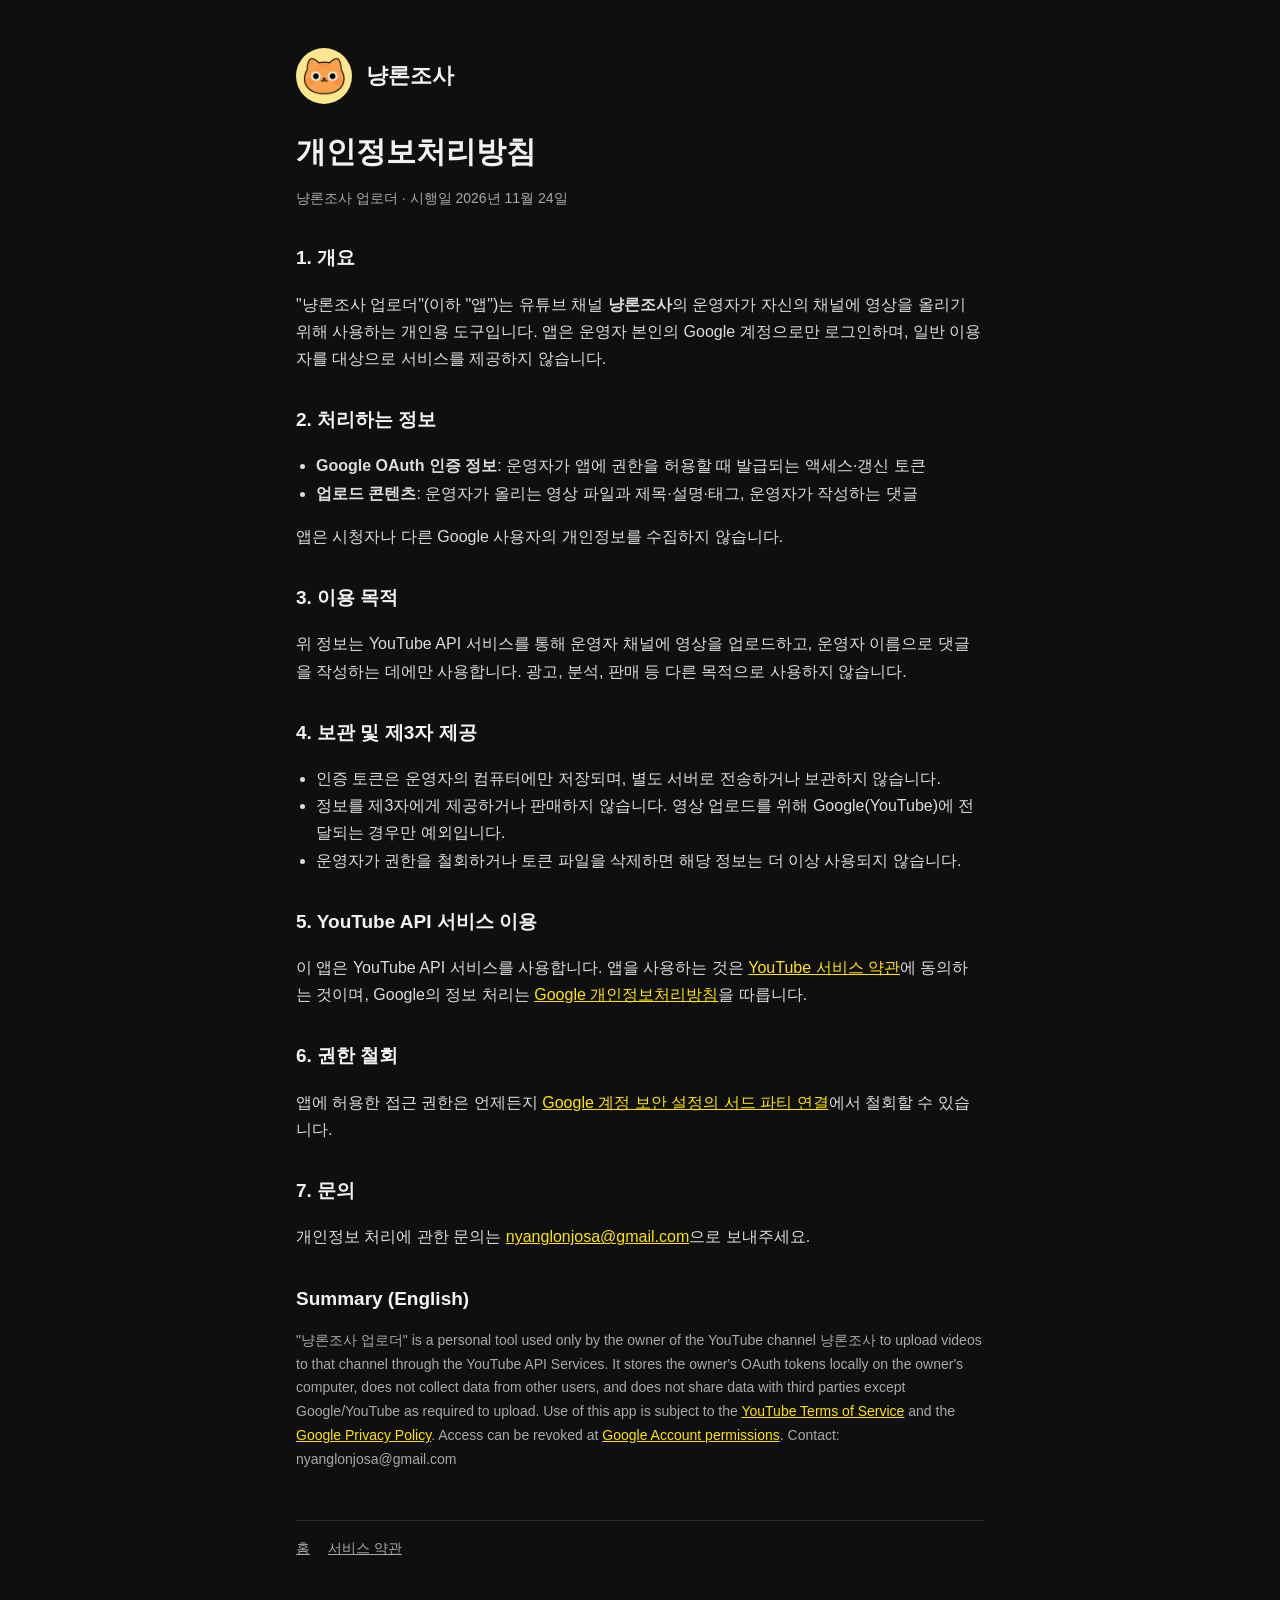
==== privacy.html @ 1ee089a7 "냥론조사 채널 소개 및 개인정보처리방침 페이지 Co-Authored-By: Claude Opus 5.5 <noreply@anthropic.com>" ====
<!doctype html>
<html lang="ko">
<head>
  <meta charset="utf-8">
  <meta name="viewport" content="width=device-width, initial-scale=1">
  <title>개인정보처리방침 · 냥론조사</title>
  <link rel="icon" href="mascot.png">
  <link rel="stylesheet" href="style.css">
</head>
<body>
<main>
  <header>
    <img src="mascot.png" alt="냥론조사 마스코트">
    <a href="./">냥론조사</a>
  </header>

  <h1>개인정보처리방침</h1>
  <p class="muted">냥론조사 업로더 · 시행일 2026년 11월 24일</p>

  <h2>1. 개요</h2>
  <p>"냥론조사 업로더"(이하 "앱")는 유튜브 채널 <strong>냥론조사</strong>의 운영자가 자신의 채널에 영상을 올리기 위해 사용하는 개인용 도구입니다.
    앱은 운영자 본인의 Google 계정으로만 로그인하며, 일반 이용자를 대상으로 서비스를 제공하지 않습니다.</p>

  <h2>2. 처리하는 정보</h2>
  <ul>
    <li><strong>Google OAuth 인증 정보</strong>: 운영자가 앱에 권한을 허용할 때 발급되는 액세스·갱신 토큰</li>
    <li><strong>업로드 콘텐츠</strong>: 운영자가 올리는 영상 파일과 제목·설명·태그, 운영자가 작성하는 댓글</li>
  </ul>
  <p>앱은 시청자나 다른 Google 사용자의 개인정보를 수집하지 않습니다.</p>

  <h2>3. 이용 목적</h2>
  <p>위 정보는 YouTube API 서비스를 통해 운영자 채널에 영상을 업로드하고, 운영자 이름으로 댓글을 작성하는 데에만 사용합니다.
    광고, 분석, 판매 등 다른 목적으로 사용하지 않습니다.</p>

  <h2>4. 보관 및 제3자 제공</h2>
  <ul>
    <li>인증 토큰은 운영자의 컴퓨터에만 저장되며, 별도 서버로 전송하거나 보관하지 않습니다.</li>
    <li>정보를 제3자에게 제공하거나 판매하지 않습니다. 영상 업로드를 위해 Google(YouTube)에 전달되는 경우만 예외입니다.</li>
    <li>운영자가 권한을 철회하거나 토큰 파일을 삭제하면 해당 정보는 더 이상 사용되지 않습니다.</li>
  </ul>

  <h2>5. YouTube API 서비스 이용</h2>
  <p>이 앱은 YouTube API 서비스를 사용합니다. 앱을 사용하는 것은
    <a href="https://www.youtube.com/t/terms" target="_blank" rel="noopener">YouTube 서비스 약관</a>에 동의하는 것이며,
    Google의 정보 처리는 <a href="https://policies.google.com/privacy" target="_blank" rel="noopener">Google 개인정보처리방침</a>을 따릅니다.</p>

  <h2>6. 권한 철회</h2>
  <p>앱에 허용한 접근 권한은 언제든지
    <a href="https://myaccount.google.com/permissions" target="_blank" rel="noopener">Google 계정 보안 설정의 서드 파티 연결</a>에서 철회할 수 있습니다.</p>

  <h2>7. 문의</h2>
  <p>개인정보 처리에 관한 문의는 <a href="mailto:nyanglonjosa@gmail.com">nyanglonjosa@gmail.com</a>으로 보내주세요.</p>

  <h2>Summary (English)</h2>
  <p class="muted">"냥론조사 업로더" is a personal tool used only by the owner of the YouTube channel 냥론조사 to upload videos to that channel through the YouTube API Services.
    It stores the owner's OAuth tokens locally on the owner's computer, does not collect data from other users, and does not share data with third parties except Google/YouTube as required to upload.
    Use of this app is subject to the <a href="https://www.youtube.com/t/terms">YouTube Terms of Service</a> and the <a href="https://policies.google.com/privacy">Google Privacy Policy</a>.
    Access can be revoked at <a href="https://myaccount.google.com/permissions">Google Account permissions</a>. Contact: nyanglonjosa@gmail.com</p>

  <footer>
    <a href="./">홈</a>
    <a href="terms.html">서비스 약관</a>
  </footer>
</main>
</body>
</html>
---- style.css ----
:root {
  --bg: #0f0f0f;
  --card: #1b1b1b;
  --text: #f2f2f2;
  --muted: #a8a8a8;
  --accent: #ffe400;
  --line: #2c2c2c;
}
* { box-sizing: border-box; }
body {
  margin: 0;
  background: var(--bg);
  color: var(--text);
  font-family: "Pretendard", -apple-system, BlinkMacSystemFont, "Apple SD Gothic Neo", "Noto Sans KR", sans-serif;
  line-height: 1.7;
}
main { max-width: 720px; margin: 0 auto; padding: 48px 16px 64px; }
header { display: flex; align-items: center; gap: 14px; margin-bottom: 28px; }
header img { width: 56px; height: 56px; border-radius: 50%; }
header a { color: var(--text); text-decoration: none; font-weight: 800; font-size: 22px; }
h1 { font-size: 30px; line-height: 1.35; margin: 0 0 8px; }
h1 em { color: var(--accent); font-style: normal; }
h2 { font-size: 19px; margin: 32px 0 8px; }
p, li { color: #dcdcdc; }
.muted { color: var(--muted); font-size: 14px; }
a { color: var(--accent); }
.card { background: var(--card); border: 1px solid var(--line); border-radius: 14px; padding: 20px; margin: 20px 0; }
ul { padding-left: 20px; }
footer { margin-top: 48px; padding-top: 16px; border-top: 1px solid var(--line); font-size: 14px; color: var(--muted); }
footer a { color: var(--muted); margin-right: 14px; }
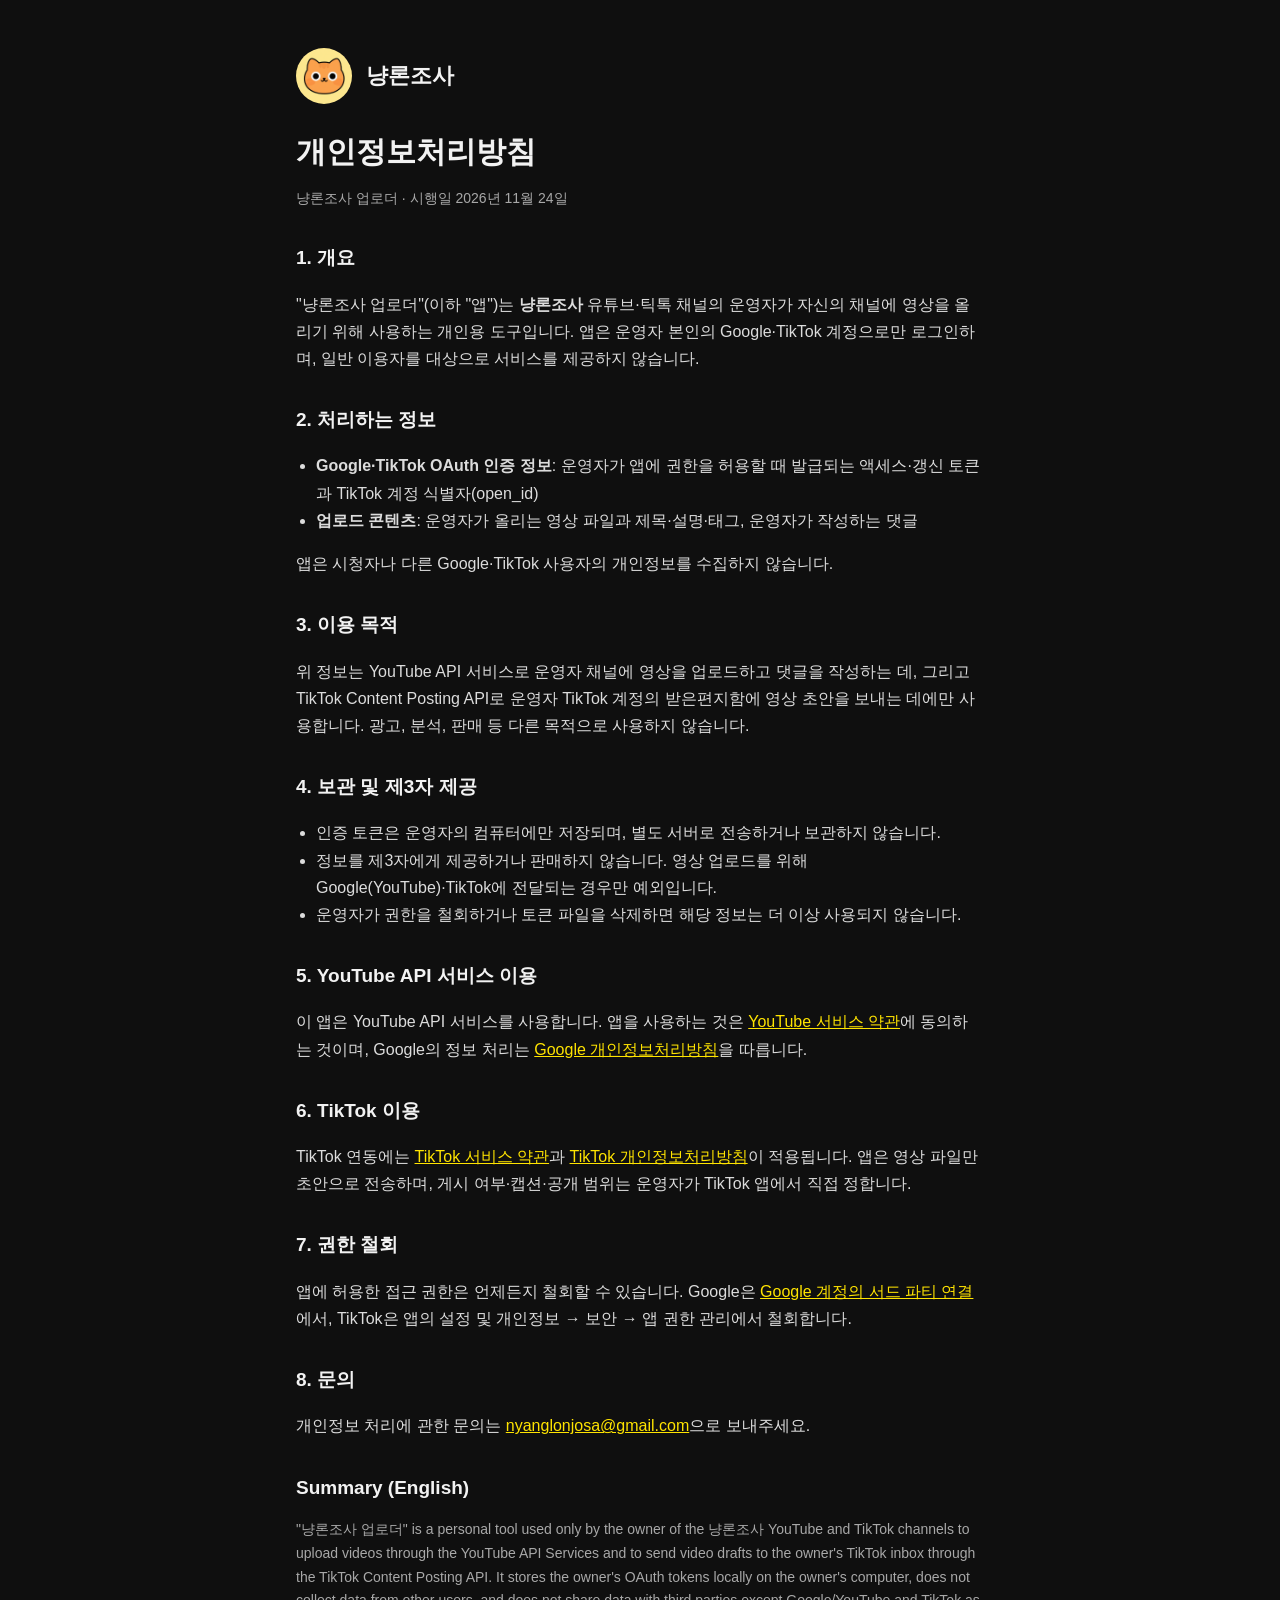
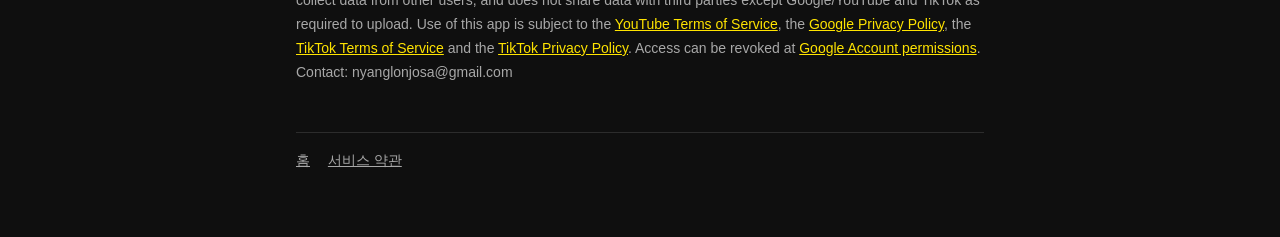
==== commit 07268dbf: "틱톡 연동 내용을 개인정보처리방침·약관에 추가하고 틱톡 URL 확인 파일 등록 Co-Authored-By: Claude Opus 5.5 <noreply@anthropic.com>" ====
--- a/privacy.html
+++ b/privacy.html
@@ -18,24 +18,24 @@
   <p class="muted">냥론조사 업로더 · 시행일 2026년 11월 24일</p>
 
   <h2>1. 개요</h2>
-  <p>"냥론조사 업로더"(이하 "앱")는 유튜브 채널 <strong>냥론조사</strong>의 운영자가 자신의 채널에 영상을 올리기 위해 사용하는 개인용 도구입니다.
-    앱은 운영자 본인의 Google 계정으로만 로그인하며, 일반 이용자를 대상으로 서비스를 제공하지 않습니다.</p>
+  <p>"냥론조사 업로더"(이하 "앱")는 <strong>냥론조사</strong> 유튜브·틱톡 채널의 운영자가 자신의 채널에 영상을 올리기 위해 사용하는 개인용 도구입니다.
+    앱은 운영자 본인의 Google·TikTok 계정으로만 로그인하며, 일반 이용자를 대상으로 서비스를 제공하지 않습니다.</p>
 
   <h2>2. 처리하는 정보</h2>
   <ul>
-    <li><strong>Google OAuth 인증 정보</strong>: 운영자가 앱에 권한을 허용할 때 발급되는 액세스·갱신 토큰</li>
+    <li><strong>Google·TikTok OAuth 인증 정보</strong>: 운영자가 앱에 권한을 허용할 때 발급되는 액세스·갱신 토큰과 TikTok 계정 식별자(open_id)</li>
     <li><strong>업로드 콘텐츠</strong>: 운영자가 올리는 영상 파일과 제목·설명·태그, 운영자가 작성하는 댓글</li>
   </ul>
-  <p>앱은 시청자나 다른 Google 사용자의 개인정보를 수집하지 않습니다.</p>
+  <p>앱은 시청자나 다른 Google·TikTok 사용자의 개인정보를 수집하지 않습니다.</p>
 
   <h2>3. 이용 목적</h2>
-  <p>위 정보는 YouTube API 서비스를 통해 운영자 채널에 영상을 업로드하고, 운영자 이름으로 댓글을 작성하는 데에만 사용합니다.
+  <p>위 정보는 YouTube API 서비스로 운영자 채널에 영상을 업로드하고 댓글을 작성하는 데, 그리고 TikTok Content Posting API로 운영자 TikTok 계정의 받은편지함에 영상 초안을 보내는 데에만 사용합니다.
     광고, 분석, 판매 등 다른 목적으로 사용하지 않습니다.</p>
 
   <h2>4. 보관 및 제3자 제공</h2>
   <ul>
     <li>인증 토큰은 운영자의 컴퓨터에만 저장되며, 별도 서버로 전송하거나 보관하지 않습니다.</li>
-    <li>정보를 제3자에게 제공하거나 판매하지 않습니다. 영상 업로드를 위해 Google(YouTube)에 전달되는 경우만 예외입니다.</li>
+    <li>정보를 제3자에게 제공하거나 판매하지 않습니다. 영상 업로드를 위해 Google(YouTube)·TikTok에 전달되는 경우만 예외입니다.</li>
     <li>운영자가 권한을 철회하거나 토큰 파일을 삭제하면 해당 정보는 더 이상 사용되지 않습니다.</li>
   </ul>
 
@@ -44,17 +44,23 @@
     <a href="https://www.youtube.com/t/terms" target="_blank" rel="noopener">YouTube 서비스 약관</a>에 동의하는 것이며,
     Google의 정보 처리는 <a href="https://policies.google.com/privacy" target="_blank" rel="noopener">Google 개인정보처리방침</a>을 따릅니다.</p>
 
-  <h2>6. 권한 철회</h2>
-  <p>앱에 허용한 접근 권한은 언제든지
-    <a href="https://myaccount.google.com/permissions" target="_blank" rel="noopener">Google 계정 보안 설정의 서드 파티 연결</a>에서 철회할 수 있습니다.</p>
+  <h2>6. TikTok 이용</h2>
+  <p>TikTok 연동에는 <a href="https://www.tiktok.com/legal/terms-of-service" target="_blank" rel="noopener">TikTok 서비스 약관</a>과
+    <a href="https://www.tiktok.com/legal/privacy-policy" target="_blank" rel="noopener">TikTok 개인정보처리방침</a>이 적용됩니다.
+    앱은 영상 파일만 초안으로 전송하며, 게시 여부·캡션·공개 범위는 운영자가 TikTok 앱에서 직접 정합니다.</p>
 
-  <h2>7. 문의</h2>
+  <h2>7. 권한 철회</h2>
+  <p>앱에 허용한 접근 권한은 언제든지 철회할 수 있습니다.
+    Google은 <a href="https://myaccount.google.com/permissions" target="_blank" rel="noopener">Google 계정의 서드 파티 연결</a>에서,
+    TikTok은 앱의 설정 및 개인정보 → 보안 → 앱 권한 관리에서 철회합니다.</p>
+
+  <h2>8. 문의</h2>
   <p>개인정보 처리에 관한 문의는 <a href="mailto:nyanglonjosa@gmail.com">nyanglonjosa@gmail.com</a>으로 보내주세요.</p>
 
   <h2>Summary (English)</h2>
-  <p class="muted">"냥론조사 업로더" is a personal tool used only by the owner of the YouTube channel 냥론조사 to upload videos to that channel through the YouTube API Services.
-    It stores the owner's OAuth tokens locally on the owner's computer, does not collect data from other users, and does not share data with third parties except Google/YouTube as required to upload.
-    Use of this app is subject to the <a href="https://www.youtube.com/t/terms">YouTube Terms of Service</a> and the <a href="https://policies.google.com/privacy">Google Privacy Policy</a>.
+  <p class="muted">"냥론조사 업로더" is a personal tool used only by the owner of the 냥론조사 YouTube and TikTok channels to upload videos through the YouTube API Services and to send video drafts to the owner's TikTok inbox through the TikTok Content Posting API.
+    It stores the owner's OAuth tokens locally on the owner's computer, does not collect data from other users, and does not share data with third parties except Google/YouTube and TikTok as required to upload.
+    Use of this app is subject to the <a href="https://www.youtube.com/t/terms">YouTube Terms of Service</a>, the <a href="https://policies.google.com/privacy">Google Privacy Policy</a>, the <a href="https://www.tiktok.com/legal/terms-of-service">TikTok Terms of Service</a> and the <a href="https://www.tiktok.com/legal/privacy-policy">TikTok Privacy Policy</a>.
     Access can be revoked at <a href="https://myaccount.google.com/permissions">Google Account permissions</a>. Contact: nyanglonjosa@gmail.com</p>
 
   <footer>
